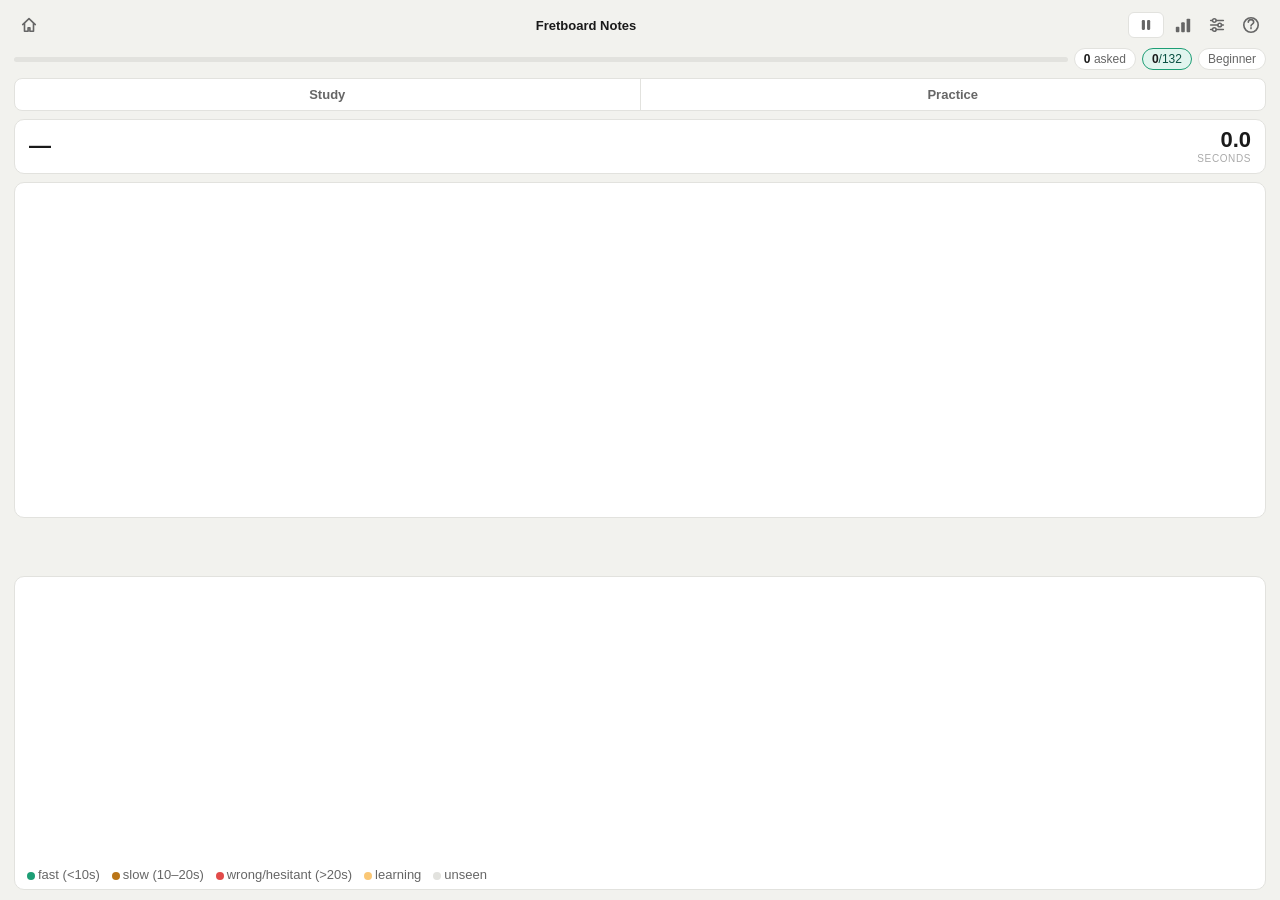
==== index.html @ e5cab4c9 "Add Beat & Timing module" ====
<!DOCTYPE html>
<!--
  FretNerd
  Copyright (c) 2026 Scott Farris / Tilted Iron
  Proprietary and confidential. Unauthorized use prohibited.
-->
<html lang="en">
<head>
  <meta charset="UTF-8">
  <meta name="viewport" content="width=device-width, initial-scale=1.0, viewport-fit=cover">
  <meta http-equiv="Content-Security-Policy" content="default-src 'self'; script-src 'self' 'unsafe-inline'; style-src 'self' 'unsafe-inline' https://fonts.googleapis.com; font-src https://fonts.gstatic.com; img-src 'self' data:;">
  <link rel="preconnect" href="https://fonts.googleapis.com">
  <link rel="preconnect" href="https://fonts.gstatic.com" crossorigin>
  <link href="https://fonts.googleapis.com/css2?family=Barlow+Condensed:wght@600;700;800&display=swap" rel="stylesheet">
  <title>FretNerd</title>
<link rel="stylesheet" href="css/app.css">
</head>
<body>

<!-- ═══════════════════════════════════════════════
     HOME SCREEN
═══════════════════════════════════════════════ -->
<div id="home-screen">
  <div class="home-title"><span class="fret-word">Fret</span><span class="nerd-word">Nerd</span></div>
  <div class="home-tagline">Nerd out. Play better.</div>

  <!-- instrument toggle -->
  <div class="inst-toggle" style="margin-bottom:20px;">
    <button id="inst-guitar" class="inst-btn active" onclick="selectInstrument('guitar')">🎸 Guitar</button>
    <button id="inst-bass"   class="inst-btn"        onclick="selectInstrument('bass')">🎵 Bass</button>
  </div>

  <div class="module-grid">

    <button class="module-card available" onclick="launchModule('fundamentals')">
      <div class="module-icon">01</div>
      <div class="module-info">
        <div class="module-name">Music Fundamentals</div>
        <div class="module-desc">Notes, sharps, flats, keys, and the circle of fifths. Start here if you're new to theory.</div>
      </div>
      <div class="module-badge badge-demo">Early Demo</div>
    </button>

    <button class="module-card available" onclick="launchModule('notes')">
      <div class="module-icon">02</div>
      <div class="module-info">
        <div class="module-name">Fretboard Notes</div>
        <div class="module-desc">Master every note on every string. No excuses.</div>
      </div>
      <div class="module-badge badge-available">Available</div>
    </button>

    <button class="module-card available" onclick="launchModule('chords')">
      <div class="module-icon">03</div>
      <div class="module-info">
        <div class="module-name">Chord Construction</div>
        <div class="module-desc">Decode the theory behind every chord. Know what you're playing and why.</div>
      </div>
      <div class="module-badge badge-demo">Early Demo</div>
    </button>

    <button class="module-card available" onclick="launchModule('triads')">
      <div class="module-icon">04</div>
      <div class="module-info">
        <div class="module-name">Triad Positions</div>
        <div class="module-desc">Find triads everywhere on the neck. Unlock serious fretboard vision.</div>
      </div>
      <div class="module-badge badge-demo">Early Demo</div>
    </button>

    <div class="module-card coming-soon">
      <div class="module-icon">05</div>
      <div class="module-info">
        <div class="module-name">Scale Patterns</div>
        <div class="module-desc">CAGED, pentatonic, modes — own every pattern on every position.</div>
      </div>
      <div class="module-badge badge-soon">Coming soon</div>
    </div>

    <button class="module-card available" onclick="launchModule('beat')">
      <div class="module-icon">06</div>
      <div class="module-info">
        <div class="module-name">Beat &amp; Timing</div>
        <div class="module-desc">Feel the beat, subdivide it, read it, then strum it. Own your timing.</div>
      </div>
      <div class="module-badge badge-demo">Early Demo</div>
    </button>

  </div>

  <div class="home-footer">
    <a href="https://www.fretnerd.com" class="home-footer-logo" style="text-decoration:none;">Fret<span>Nerd</span></a>
    <span class="home-footer-copy">© 2026 Tilted Iron LLC</span>
  </div>
</div>

<!-- ═══════════════════════════════════════════════
     MAIN APP
═══════════════════════════════════════════════ -->
<div id="app">
  <!-- topbar -->
  <div id="topbar">
    <button id="topbar-home" class="icon-btn" onclick="showHome()" aria-label="Home">
      <svg width="18" height="18" viewBox="0 0 20 20" fill="none" stroke="currentColor" stroke-width="1.8" stroke-linecap="round" stroke-linejoin="round"><path d="M3 9.5L10 3l7 6.5"/><path d="M5 8.5V17h4v-4h2v4h4V8.5"/></svg>
    </button>
    <div id="topbar-module-name">Fretboard Notes</div>
    <div id="topbar-right">
      <button id="pause-btn" onclick="togglePause()" aria-label="Pause">
        <svg width="14" height="14" viewBox="0 0 20 20" fill="currentColor"><rect x="4" y="3" width="4.5" height="14" rx="1.5"/><rect x="11.5" y="3" width="4.5" height="14" rx="1.5"/></svg>
      </button>

      <button class="icon-btn" id="topbar-overflow-btn" onclick="toggleTopbarMenu()" aria-label="More" aria-haspopup="true" aria-expanded="false">
        <svg width="18" height="18" viewBox="0 0 20 20" fill="currentColor"><circle cx="10" cy="4" r="1.6"/><circle cx="10" cy="10" r="1.6"/><circle cx="10" cy="16" r="1.6"/></svg>
      </button>

      <div id="topbar-menu" class="topbar-menu">
        <button class="topbar-menu-item" onclick="showStats(); closeTopbarMenu();">
          <svg width="16" height="16" viewBox="0 0 20 20" fill="currentColor"><rect x="2" y="12" width="4" height="6" rx="1"/><rect x="8" y="7" width="4" height="11" rx="1"/><rect x="14" y="3" width="4" height="15" rx="1"/></svg>
          Stats
        </button>
        <button class="topbar-menu-item" onclick="showSettings(); closeTopbarMenu();">
          <svg width="16" height="16" viewBox="0 0 20 20" fill="none" stroke="currentColor" stroke-width="1.8" stroke-linecap="round"><line x1="3" y1="5" x2="17" y2="5"/><line x1="3" y1="10" x2="17" y2="10"/><line x1="3" y1="15" x2="17" y2="15"/><circle cx="7" cy="5" r="2" fill="var(--surface)"/><circle cx="13" cy="10" r="2" fill="var(--surface)"/><circle cx="7" cy="15" r="2" fill="var(--surface)"/></svg>
          Settings
        </button>
        <button class="topbar-menu-item" onclick="showTour(); closeTopbarMenu();">
          <svg width="16" height="16" viewBox="0 0 20 20" fill="none" stroke="currentColor" stroke-width="1.8" stroke-linecap="round" stroke-linejoin="round"><circle cx="10" cy="10" r="8"/><path d="M10 14v-1"/><path d="M10 11c0-2 3-2 3-4a3 3 0 1 0-6 0"/></svg>
          Help
        </button>
      </div>

      <button class="icon-btn topbar-wide-only" onclick="showStats()" aria-label="Stats">
        <svg width="18" height="18" viewBox="0 0 20 20" fill="currentColor"><rect x="2" y="12" width="4" height="6" rx="1"/><rect x="8" y="7" width="4" height="11" rx="1"/><rect x="14" y="3" width="4" height="15" rx="1"/></svg>
      </button>
      <button class="icon-btn topbar-wide-only" onclick="showSettings()" aria-label="Settings">
        <svg width="18" height="18" viewBox="0 0 20 20" fill="none" stroke="currentColor" stroke-width="1.8" stroke-linecap="round"><line x1="3" y1="5" x2="17" y2="5"/><line x1="3" y1="10" x2="17" y2="10"/><line x1="3" y1="15" x2="17" y2="15"/><circle cx="7" cy="5" r="2" fill="var(--surface)"/><circle cx="13" cy="10" r="2" fill="var(--surface)"/><circle cx="7" cy="15" r="2" fill="var(--surface)"/></svg>
      </button>
      <button class="icon-btn topbar-wide-only" onclick="showTour()" aria-label="Help">
        <svg width="18" height="18" viewBox="0 0 20 20" fill="none" stroke="currentColor" stroke-width="1.8" stroke-linecap="round" stroke-linejoin="round"><circle cx="10" cy="10" r="8"/><path d="M10 14v-1"/><path d="M10 11c0-2 3-2 3-4a3 3 0 1 0-6 0"/></svg>
      </button>
      <button class="icon-btn" id="triads-filter-btn" style="display:none;" onclick="triadsShowPracticeSettings()" aria-label="Practice filters">
        <svg width="18" height="18" viewBox="0 0 20 20" fill="none" stroke="currentColor" stroke-width="1.8" stroke-linecap="round"><line x1="3" y1="5" x2="17" y2="5"/><line x1="3" y1="10" x2="17" y2="10"/><line x1="3" y1="15" x2="17" y2="15"/><circle cx="7" cy="5" r="2" fill="var(--surface)"/><circle cx="13" cy="10" r="2" fill="var(--surface)"/><circle cx="7" cy="15" r="2" fill="var(--surface)"/></svg>
      </button>
      <button class="icon-btn" id="triads-help-btn" style="display:none;" onclick="showTriadsHelp()" aria-label="About Triad Positions">
        <svg width="18" height="18" viewBox="0 0 20 20" fill="none" stroke="currentColor" stroke-width="1.8" stroke-linecap="round" stroke-linejoin="round"><circle cx="10" cy="10" r="8"/><path d="M10 14v-1"/><path d="M10 11c0-2 3-2 3-4a3 3 0 1 0-6 0"/></svg>
      </button>
    </div>
  </div>

  <!-- stats pills row -->
  <div id="stats-row">
    <div id="prog-bg"><div id="prog-fill"></div></div>
    <div class="pill"><b id="s-asked">0</b> asked</div>
    <div id="stats-practice-pills">
      <span class="stats-divider"></span>
      <div class="pill"><b id="s-acc">—</b> acc</div>
      <div class="pill"><b id="s-streak">0</b> streak</div>
    </div>
    <div class="pill" id="mastered-pill"><b id="s-mastered">0</b>/126</div>
    <div class="pill" id="exp-pill">Beginner</div>
  </div>

  <!-- mode tabs: Study | Practice (hidden while Music Fundamentals is active) -->
  <div id="mode-tabs">
    <button class="mode-tab" id="tab-study"    onclick="switchTab('study')">Study</button>
    <button class="mode-tab" id="tab-practice" onclick="switchTab('practice')">Practice</button>
  </div>

  <!-- stage progress bar (shown only for Music Fundamentals, replaces mode-tabs) -->
  <div id="stage-bar" style="display:none;"></div>

  <!-- Triads practice stats strip (shown only during triads practice) -->
  <div id="triads-stats" style="display:none;padding:5px 16px;border-bottom:1px solid var(--border);background:var(--surface);flex-shrink:0;"></div>

  <!-- Music Fundamentals content (shown when that module is active) -->
  <div id="fundamentals-content" style="display:none;flex:1;flex-direction:column;gap:var(--gap);min-height:0;overflow-y:auto;">
  </div>

  <!-- study content (shown when Study tab active) -->
  <div id="study-content" style="display:none;flex:1;flex-direction:column;gap:var(--gap);min-height:0;">
    <div id="study-fb-outer" style="flex-shrink:0;">
      <canvas id="study-canvas"></canvas>
    </div>
    <div id="study-legend" style="flex-shrink:0;display:flex;align-items:center;gap:16px;flex-wrap:wrap;font-size:12px;color:var(--text2);background:var(--surface);border:1px solid var(--border);border-radius:8px;padding:8px 12px;"></div>
    <button id="study-start-btn" onclick="switchTab('practice');startPracticeSession();"
      style="flex-shrink:0;padding:12px;font-size:15px;font-weight:700;background:var(--teal);color:#fff;border:none;border-radius:var(--radius);cursor:pointer;font-family:var(--font);-webkit-appearance:none;-webkit-tap-highlight-color:transparent;">
      Start Practice →
    </button>
  </div>

  <!-- practice content (shown when Practice tab active) -->
  <div id="practice-content" style="display:flex;flex:1;flex-direction:column;gap:var(--gap);min-height:0;">
    <div id="prompt-row">
      <div id="prompt-left">
        <div id="prompt-text">—</div>
        <div id="prompt-sub"></div>
      </div>
      <div class="badge" id="diff-badge"></div>
      <div id="timer-display">
        <div id="timer-val">0.0</div>
        <div id="timer-lbl">seconds</div>
      </div>
    </div>
    <div id="fb-outer">
      <canvas id="fb-canvas"></canvas>
      <div id="pause-cover">
        <div style="font-size:18px;font-weight:600;color:var(--text3);">Paused</div>
        <button onclick="togglePause()" style="margin-top:8px;padding:10px 24px;font-size:14px;font-weight:600;background:var(--teal);color:#fff;border:none;border-radius:8px;cursor:pointer;font-family:var(--font);display:flex;align-items:center;gap:8px;">
        <svg width="14" height="14" viewBox="0 0 20 20" fill="currentColor"><path d="M5 3.5l12 6.5-12 6.5z"/></svg>
        Resume
      </button>
      </div>
    </div>
    <div id="answer-row"></div>
    <div id="bottom-row"><div id="feedback"></div></div>
    <div id="hm-wrap">
      <canvas id="hm-canvas" height="68"></canvas>
      <div id="speed-legend">
        <span><span class="sl-dot" style="background:var(--teal)"></span><span id="leg-fast">fast</span></span>
        <span><span class="sl-dot" style="background:#BA7517"></span><span id="leg-slow">slow</span></span>
        <span><span class="sl-dot" style="background:var(--red)"></span><span id="leg-hesitant">wrong/hesitant</span></span>
        <span><span class="sl-dot" style="background:#FAC775"></span>learning</span>
        <span><span class="sl-dot" style="background:var(--border)"></span>unseen</span>
      </div>
    </div>
  </div>
</div>

<!-- ═══════════════════════════════════════════════
     FIRST-LAUNCH TOUR
═══════════════════════════════════════════════ -->
<div id="tour-overlay">
  <div class="tour-panel">
    <div class="tour-icon" id="tour-icon">🤓</div>
    <div class="tour-title" id="tour-title">Welcome to Fretboard Notes</div>
    <div class="tour-body" id="tour-body"></div>
    <div class="tour-dots" id="tour-dots"></div>
    <div class="tour-btns">
      <button class="tour-skip" id="tour-skip-btn" onclick="endTour()">Skip</button>
      <button class="tour-next" id="tour-next-btn" onclick="tourNext()">Next →</button>
    </div>
  </div>
</div>

<!-- ═══════════════════════════════════════════════
     COUNTDOWN
═══════════════════════════════════════════════ -->
<div id="countdown-overlay">
  <div id="countdown-num">3</div>
  <div id="countdown-label">get ready</div>
</div>

<!-- ═══════════════════════════════════════════════
     SETTINGS OVERLAY
═══════════════════════════════════════════════ -->
<div class="overlay" id="settings-overlay">
  <div class="panel">
    <div class="panel-hdr">
      <div class="panel-title">Settings</div>
      <button class="close-btn" onclick="cancelSettings();">×</button>
    </div>

    <div id="practice-filters">
      <div class="sec-lbl">Strings</div>
      <div class="grid3" id="string-btns" style="margin-bottom:1rem;"></div>

      <div class="sec-lbl">Fret range &nbsp;<span id="fret-range-lbl" style="font-weight:700;text-transform:none;letter-spacing:0;color:var(--text);"></span></div>
      <div style="display:flex;align-items:center;gap:10px;margin-bottom:8px;">
        <span style="font-size:12px;color:var(--text3);min-width:28px;">from</span>
        <input type="range" id="fret-min-sl" min="0" max="21" value="0" step="1" style="flex:1;" oninput="onFretMin(this)">
        <span style="font-size:12px;font-weight:600;min-width:20px;text-align:right;color:var(--text);" id="fret-min-num">0</span>
      </div>
      <div style="display:flex;align-items:center;gap:10px;margin-bottom:1rem;">
        <span style="font-size:12px;color:var(--text3);min-width:28px;">to</span>
        <input type="range" id="fret-max-sl" min="0" max="21" value="21" step="1" style="flex:1;" oninput="onFretMax(this)">
        <span style="font-size:12px;font-weight:600;min-width:20px;text-align:right;color:var(--text);" id="fret-max-num">20</span>
      </div>
    </div>

    <div class="sec-lbl">Accidentals</div>
    <div class="grid3" id="acc-btns" style="margin-bottom:1rem;"></div>

    <div class="sec-lbl" id="exp-lbl">Experience level</div>
    <div class="exp-card" id="mc-beginner"     onclick="selectExp('beginner')">
      <div class="exp-card-title">Beginner</div>
      <div class="exp-card-desc">Confident &lt;10s · Slow 10–20s · 3 to master</div>
    </div>
    <div class="exp-card" id="mc-intermediate" onclick="selectExp('intermediate')">
      <div class="exp-card-title">Intermediate</div>
      <div class="exp-card-desc">Confident &lt;5s · Slow 5–12s · 4 to master</div>
    </div>
    <div class="exp-card" id="mc-expert"       onclick="selectExp('expert')">
      <div class="exp-card-title">Expert</div>
      <div class="exp-card-desc">Confident &lt;3s · Slow 3–6s · 5 to master</div>
    </div>

    <div class="panel-actions action-row">
      <button class="action-btn" onclick="cancelSettings();">Cancel</button>
      <button class="action-btn primary" id="settings-start-btn" onclick="applySettings()">Save</button>
    </div>
  </div>
</div>

<!-- start-bar removed — Start button is now inside panel footer -->

<!-- ═══════════════════════════════════════════════
     STATS OVERLAY
═══════════════════════════════════════════════ -->
<div class="overlay" id="stats-overlay">
  <div class="panel" style="max-width:640px;">
    <div class="panel-hdr">
      <div class="panel-title" id="stats-title">Stats</div>
      <button class="close-btn" onclick="hideStats()">×</button>
    </div>
    <div class="sp-stats">
      <div class="sp-stat"><div class="sp-stat-val" id="sv-asked">0</div><div class="sp-stat-lbl">asked</div></div>
      <div class="sp-stat"><div class="sp-stat-val" id="sv-acc">—</div><div class="sp-stat-lbl">accuracy</div></div>
      <div class="sp-stat"><div class="sp-stat-val" id="sv-mastered">0</div><div class="sp-stat-lbl">mastered</div></div>
      <div class="sp-stat"><div class="sp-stat-val" id="sv-avg">—</div><div class="sp-stat-lbl">avg time</div></div>
    </div>
    <div class="sec-lbl">Knowledge map</div>
    <canvas id="hm2-canvas" style="display:block;width:100%;border-radius:6px;" height="90"></canvas>
    <div class="legend">
      <span><span class="ldot" style="background:var(--teal);"></span>mastered</span>
      <span><span class="ldot" style="background:#FAC775;"></span>learning</span>
      <span><span class="ldot" style="background:#BA7517;"></span>slow</span>
      <span><span class="ldot" style="background:var(--red);"></span>struggling</span>
      <span><span class="ldot" style="background:var(--border);"></span>unseen</span>
    </div>
    <div style="margin-top:1.25rem;"><div class="sec-lbl">Needs most work</div><div id="weak-list"></div></div>
    <div style="margin-top:1.25rem;"><div class="sec-lbl">By string</div><div id="string-bars"></div></div>
    <div style="margin-top:1.25rem;"><div class="sec-lbl">Fret zones</div><div id="zone-table"></div></div>
    <div class="action-row">
      <button class="action-btn" onclick="hideStats();showSettings();">settings</button>
      <button class="action-btn" onclick="hideStats()">back</button>
      <button class="action-btn danger" onclick="resetProgress()">reset</button>
    </div>
  </div>
</div>

<!-- ═══════════════════════════════════════════════
     COMPLETION OVERLAY
═══════════════════════════════════════════════ -->
<div class="overlay" id="complete-overlay">
  <div class="panel" id="complete-panel">
    <div style="font-size:48px;margin-bottom:0.5rem;">🤓</div>
    <div style="font-size:22px;font-weight:700;margin-bottom:0.4rem;color:var(--text);" id="complete-title">Done!</div>
    <div style="font-size:14px;color:var(--text2);margin-bottom:1.5rem;" id="complete-sub"></div>
    <div class="sp-stats" style="grid-template-columns:repeat(3,1fr);">
      <div class="sp-stat"><div class="sp-stat-val" id="co-asked">—</div><div class="sp-stat-lbl">asked</div></div>
      <div class="sp-stat"><div class="sp-stat-val" id="co-acc">—</div><div class="sp-stat-lbl">accuracy</div></div>
      <div class="sp-stat"><div class="sp-stat-val" id="co-avg">—</div><div class="sp-stat-lbl">avg time</div></div>
    </div>
    <div id="complete-actions"></div>
  </div>
</div>

<script src="js/core-app.js"></script>
<script src="js/fundamentals-data.js"></script>
<script src="js/fundamentals-engine.js"></script>
<script src="js/fundamentals-shell.js"></script>
<script src="js/fundamentals-stage1.js"></script>
<script src="js/fundamentals-stage2.js"></script>
<script src="js/fundamentals-stage3.js"></script>
<script src="js/fundamentals-stage4.js"></script>
<script src="js/fundamentals-stage5.js"></script>
<script src="js/fundamentals-stage6.js"></script>
<script src="js/chords-data.js"></script>
<script src="js/chords-engine.js"></script>
<script src="js/chords-shell.js"></script>
<script src="js/chords-stage1.js"></script>
<script src="js/chords-stage2.js"></script>
<script src="js/chords-stage3.js"></script>
<script src="js/chords-stage4.js"></script>
<script src="js/chords-stage5.js"></script>
<script src="js/chords-stage6.js"></script>
<script src="js/triads-data.js"></script>
<script src="js/triads-shell.js"></script>
<script src="js/triads-engine.js"></script>
<script src="js/beat-data.js"></script>
<script src="js/beat-clock.js"></script>
<script src="js/beat-visuals.js"></script>
<script src="js/beat-engine.js"></script>
<script src="js/beat-stage1.js"></script>
<script src="js/beat-stage2.js"></script>
<script src="js/beat-stage3.js"></script>
<script src="js/beat-stage4.js"></script>
<script src="js/beat-shell.js"></script>

<!-- Beat & Timing first-launch tour (forked from the main tour-overlay,
     isolated ids so it never conflicts with Fretboard Notes' tour) -->
<div id="beat-tour-overlay">
  <div class="tour-panel">
    <div class="tour-icon" id="beat-tour-icon">🥁</div>
    <div class="tour-title" id="beat-tour-title">Welcome to Beat &amp; Timing</div>
    <div class="tour-body" id="beat-tour-body"></div>
    <div class="tour-dots" id="beat-tour-dots"></div>
    <div class="tour-btns">
      <button class="tour-skip" id="beat-tour-skip-btn" onclick="endBeatTour()">Skip</button>
      <button class="tour-next" id="beat-tour-next-btn" onclick="beatTourNext()">Next →</button>
    </div>
  </div>
</div>

<!-- Triads help overlay -->
<div id="triads-help-overlay" onclick="if(event.target===this)closeTriadsHelp()" style="display:none;position:fixed;inset:0;z-index:200;background:rgba(0,0,0,0.6);align-items:center;justify-content:center;padding:16px;">
  <div style="background:var(--surface);border-radius:16px;max-width:380px;width:100%;max-height:84vh;display:flex;flex-direction:column;overflow:hidden;">
    <div style="display:flex;justify-content:space-between;align-items:center;padding:18px 18px 12px;flex-shrink:0;">
      <div style="font-size:17px;font-weight:800;color:var(--text);">Triad Positions</div>
      <button class="icon-btn" onclick="closeTriadsHelp()" aria-label="Close">
        <svg width="16" height="16" viewBox="0 0 16 16" fill="none" stroke="currentColor" stroke-width="2" stroke-linecap="round"><line x1="2" y1="2" x2="14" y2="14"/><line x1="14" y1="2" x2="2" y2="14"/></svg>
      </button>
    </div>
    <div id="triads-help-content" style="overflow-y:auto;padding:0 18px;flex:1;display:flex;flex-direction:column;gap:14px;"></div>
    <div style="padding:14px 18px;flex-shrink:0;">
      <button class="fund-cta-btn" style="margin:0;" onclick="closeTriadsHelp()">Got it &#x2192;</button>
    </div>
  </div>
</div>
</body>
</html>
---- css/app.css ----
/************************************************************
 * FretNerd
 * Copyright (c) 2026 Scott Farris / Tilted Iron
 * Proprietary and confidential. Unauthorized use prohibited.
 ************************************************************/

    /* ═══════════════════════════════════════════════
       RESET & TOKENS
    ═══════════════════════════════════════════════ */
    *, *::before, *::after { box-sizing: border-box; margin: 0; padding: 0; }
    :root {
      --bg:       #f2f2ee;
      --surface:  #ffffff;
      --border:   #e2e2de;
      --text:     #1a1a1a;
      --text2:    #666666;
      --text3:    #aaaaaa;
      --teal:     #1D9E75;
      --teal-dk:  #0F6E56;
      --teal-lt:  #E1F5EE;
      --teal-txt: #085041;
      --red:      #E24B4A;
      --red-lt:   #FCEBEB;
      --red-txt:  #791F1F;
      --amber-lt: #FAEEDA;
      --amber-txt:#633806;
      --purple-lt:#EEEDFE;
      --purple-txt:#3C3489;
      --blue-lt:  #E6F1FB;
      --blue-txt: #0C447C;
      --copper:   #C87941;
      --silver:   #8A9BA8;
      --radius:   10px;
      --gap:      8px;
      --pad:      10px 14px;
      --font:     -apple-system, BlinkMacSystemFont, 'Segoe UI', sans-serif;
    }
    @media (prefers-color-scheme: dark) {
      :root {
        --bg:       #181818;
        --surface:  #232323;
        --border:   #333333;
        --text:     #f0f0f0;
        --text2:    #999999;
        --text3:    #555555;
        --teal-lt:  #0a2e22;
        --teal-txt: #9FE1CB;
        --red-lt:   #2e1111;
        --red-txt:  #F09595;
        --amber-lt: #271900;
        --amber-txt:#FAC775;
        --purple-lt:#1a1840;
        --purple-txt:#AFA9EC;
        --blue-lt:  #0c1e30;
        --blue-txt: #85B7EB;
      }
    }
    html, body { height: 100%; width: 100%; font-family: var(--font); background: var(--bg); color: var(--text); }

    /* ═══════════════════════════════════════════════
       APP SHELL
    ═══════════════════════════════════════════════ */
    #app { display: flex; flex-direction: column; width: 100%; height: 100%; padding: var(--pad); gap: var(--gap); position: relative; }

    /* ═══════════════════════════════════════════════
       COMMON COMPONENTS
    ═══════════════════════════════════════════════ */
    .pill {
      font-size: 12px; font-weight: 500; padding: 3px 9px;
      border-radius: 999px; background: var(--surface);
      border: 1px solid var(--border); color: var(--text2); white-space: nowrap;
    }
    .pill b { font-weight: 700; color: var(--text); }
    .txt-btn {
      font-size: 12px; background: none; border: none; cursor: pointer;
      color: var(--text3); text-decoration: underline; white-space: nowrap;
      -webkit-tap-highlight-color: transparent; font-family: var(--font);
    }
    .sec-lbl {
      font-size: 10px; text-transform: uppercase; letter-spacing: 0.07em;
      color: var(--text3); font-weight: 600; margin-bottom: 8px;
    }
    /* toggle button */
    .tog-btn {
      padding: 9px 6px; font-size: 13px; font-weight: 600; border-radius: 8px;
      cursor: pointer; border: 1px solid var(--border); background: var(--surface);
      color: var(--text2); text-align: center; font-family: var(--font);
      -webkit-tap-highlight-color: transparent; -webkit-appearance: none; appearance: none;
    }
    .tog-btn.on { border-width: 2px; border-color: var(--teal-dk); background: var(--teal); color: #fff; }
    /* grid helpers */
    .grid2 { display: grid; grid-template-columns: repeat(2,1fr); gap: var(--gap); }
    .grid3 { display: grid; grid-template-columns: repeat(3,1fr); gap: var(--gap); }
    .grid4 { display: grid; grid-template-columns: repeat(4,1fr); gap: var(--gap); }
    /* mode segment */
    .seg { display: flex; border: 1px solid var(--border); border-radius: 8px; overflow: hidden; margin-bottom: 1.25rem; }
    .seg-btn {
      flex: 1; padding: 10px 8px; font-size: 13px; font-weight: 600;
      background: var(--surface); border: none; cursor: pointer; color: var(--text2);
      font-family: var(--font); -webkit-tap-highlight-color: transparent; -webkit-appearance: none;
    }
    .seg-btn.study-sel   { background: var(--amber-lt);  color: var(--amber-txt); }
    .seg-btn.practice-sel{ background: var(--purple-lt); color: var(--purple-txt); }
    .seg-btn + .seg-btn  { border-left: 1px solid var(--border); }
    /* experience cards */
    .exp-card {
      border: 2px solid var(--border); border-radius: var(--radius); padding: 12px 14px;
      cursor: pointer; margin-bottom: 8px; background: var(--surface);
      -webkit-tap-highlight-color: transparent;
    }
    .exp-card:last-of-type { margin-bottom: 0; }
    .exp-card.selected { border-color: var(--teal); background: var(--teal-lt); }
    .exp-card-title { font-size: 14px; font-weight: 600; color: var(--text); }
    .exp-card-desc  { font-size: 11px; color: var(--text2); margin-top: 2px; }
    /* action buttons */
    .action-row { display: flex; gap: var(--gap); margin-top: 1.25rem; }
    .action-btn {
      flex: 1; padding: 11px; font-size: 13px; font-weight: 500;
      background: var(--surface); border: 1px solid var(--border); border-radius: 8px;
      cursor: pointer; color: var(--text); font-family: var(--font);
      -webkit-tap-highlight-color: transparent; -webkit-appearance: none;
    }
    .action-btn.primary { background: var(--teal); color: #fff; border-color: var(--teal); font-size: 14px; font-weight: 700; flex: 2; }
    .action-btn.danger  { color: var(--red); }
    /* stats grid */
    .sp-stats { display: grid; grid-template-columns: repeat(4,1fr); gap: var(--gap); margin-bottom: 1.25rem; }
    .sp-stat { background: var(--bg); border-radius: 8px; padding: 10px 12px; }
    .sp-stat-val { font-size: 20px; font-weight: 600; color: var(--text); }
    .sp-stat-lbl { font-size: 10px; text-transform: uppercase; letter-spacing: 0.07em; color: var(--text3); margin-top: 2px; }
    /* legend */
    .legend { display: flex; gap: 14px; margin-top: 8px; flex-wrap: wrap; }
    .ldot { width: 10px; height: 10px; border-radius: 2px; display: inline-block; margin-right: 4px; vertical-align: middle; }
    .legend span { font-size: 12px; color: var(--text2); }
    /* weak items */
    .weak-item { display: flex; justify-content: space-between; padding: 7px 0; border-bottom: 1px solid var(--border); font-size: 13px; color: var(--text); }
    .weak-item:last-child { border-bottom: none; }
    /* summary table */
    .sum-table { width: 100%; border-collapse: collapse; font-size: 13px; margin-bottom: 1rem; }
    .sum-table th { text-align: left; font-size: 10px; text-transform: uppercase; letter-spacing: 0.06em; color: var(--text3); font-weight: 600; padding: 3px 6px 6px 0; border-bottom: 1px solid var(--border); }
    .sum-table th:not(:first-child) { text-align: right; }
    .sum-table td { padding: 6px 6px 6px 0; border-bottom: 1px solid var(--border); color: var(--text); }
    .sum-table td:not(:first-child) { text-align: right; }
    .sum-table tr:last-child td { border-bottom: none; }

    /* ═══════════════════════════════════════════════
       TOPBAR
    ═══════════════════════════════════════════════ */
    #topbar {
      display: grid;
      grid-template-columns: auto 1fr auto;
      align-items: center;
      gap: 8px;
      flex-shrink: 0;
    }
    #topbar-home {
      font-size: 18px; background: none; border: none; cursor: pointer;
      color: var(--text2); padding: 4px 6px; flex-shrink: 0;
      -webkit-tap-highlight-color: transparent; line-height: 1;
    }
    #topbar-module-name {
      font-size: 13px; font-weight: 700; color: var(--text);
      text-align: center; white-space: nowrap; overflow: hidden;
      min-width: 0; text-overflow: ellipsis;
    }
    #topbar-right {
      display: flex; align-items: center; gap: 4px; justify-content: flex-end;
    }

    #topbar-overflow-btn,
    .topbar-menu { display: none; }

    #app.simple-module #topbar-overflow-btn,
    #app.simple-module .topbar-wide-only { display: none; }

    .topbar-menu {
      position: absolute;
      top: 44px;
      right: 8px;
      z-index: 50;
      background: var(--surface);
      border: 1px solid var(--border);
      border-radius: var(--radius);
      padding: 4px;
      min-width: 140px;
      box-shadow: 0 4px 16px rgba(0,0,0,0.25);
    }
    .topbar-menu.open { display: flex; flex-direction: column; }

    .topbar-menu-item {
      display: flex; align-items: center; gap: 8px;
      padding: 9px 10px; font-size: 13px; font-weight: 600;
      background: none; border: none; border-radius: 6px;
      color: var(--text2); text-align: left; cursor: pointer;
      font-family: var(--font); -webkit-tap-highlight-color: transparent;
    }
    .topbar-menu-item:hover, .topbar-menu-item:active {
      background: var(--border); color: var(--text);
    }

    @media (max-width: 500px) {
      #topbar-right .topbar-wide-only { display: none; }
      #topbar-overflow-btn { display: flex; }
    }
    /* ═══════════════════════════════════════════════
       SVG ICON BUTTONS
    ═══════════════════════════════════════════════ */
    .icon-btn {
      background: none; border: none; cursor: pointer; padding: 6px;
      color: var(--text2); display: flex; align-items: center; justify-content: center;
      border-radius: 6px; -webkit-tap-highlight-color: transparent;
      -webkit-appearance: none; flex-shrink: 0;
      transition: color 0.15s, background 0.15s;
    }
    .icon-btn:hover  { background: var(--border); color: var(--text); }
    .icon-btn:active { background: var(--border); color: var(--text); }
    .icon-btn svg { display: block; }
    #pause-btn {
      display: flex; align-items: center; gap: 5px;
      font-size: 12px; font-weight: 600; padding: 5px 10px;
      border-radius: 6px; border: 1px solid var(--border);
      background: var(--surface); cursor: pointer;
      color: var(--text2); font-family: var(--font);
      -webkit-tap-highlight-color: transparent; flex-shrink: 0;
    }
    #pause-btn svg { display: block; flex-shrink: 0; }

    /* stats pills row — shown below topbar on portrait phone, inline on wider screens */
    #stats-row {
      display: flex; align-items: center; gap: 6px;
      flex-shrink: 0; flex-wrap: nowrap; overflow: hidden;
    }
    #prog-bg { flex: 1; min-width: 40px; height: 5px; background: var(--border); border-radius: 3px; }
    #prog-fill { height: 5px; background: var(--teal); border-radius: 3px; width: 0%; transition: width 0.5s; }
    #mastered-pill { background: var(--teal-lt); border-color: var(--teal); color: var(--teal-txt); }
    #stats-practice-pills { display: none; align-items: center; gap: 6px; }
    #stats-practice-pills.show { display: flex; }
    .stats-divider { width: 1px; height: 14px; background: var(--border); flex-shrink: 0; }

    /* ═══════════════════════════════════════════════
       MODE TABS
    ═══════════════════════════════════════════════ */
    #mode-tabs {
      display: flex; flex-shrink: 0;
      background: var(--surface); border: 1px solid var(--border);
      border-radius: 8px; overflow: hidden;
    }
    .mode-tab {
      flex: 1; padding: 8px 12px; font-size: 13px; font-weight: 600;
      border: none; cursor: pointer; background: transparent;
      color: var(--text2); font-family: var(--font);
      -webkit-tap-highlight-color: transparent; -webkit-appearance: none;
      transition: background 0.15s, color 0.15s;
    }
    .mode-tab + .mode-tab { border-left: 1px solid var(--border); }
    .mode-tab.active-study    { background: var(--amber-lt);  color: var(--amber-txt); }
    .mode-tab.active-practice { background: var(--purple-lt); color: var(--purple-txt); }

    /* ═══════════════════════════════════════════════
       STAGE BAR (Music Fundamentals only)
    ═══════════════════════════════════════════════ */
    #stage-bar {
      display: flex; flex-shrink: 0;
      padding: 4px 0 2px;
    }
    .stage-dot-item {
      display: flex; flex-direction: column; align-items: center;
      flex: 1; cursor: pointer; position: relative;
      background: none; border: none; font-family: var(--font);
      -webkit-tap-highlight-color: transparent; -webkit-appearance: none;
    }
    .stage-dot-item::after {
      content: ''; position: absolute; top: 11px;
      left: calc(50% + 11px); right: calc(-50% + 11px);
      height: 1px; background: var(--border);
    }
    .stage-dot-item:last-child::after { display: none; }
    .stage-dot {
      width: 22px; height: 22px; border-radius: 50%;
      display: flex; align-items: center; justify-content: center;
      font-size: 11px; font-weight: 700; margin-bottom: 3px;
      position: relative; z-index: 1; transition: all 0.15s;
    }
    .stage-dot.done   { background: var(--teal); color: #fff; }
    .stage-dot.active { background: var(--surface); border: 2px solid var(--teal); color: var(--teal); }
    .stage-dot.locked { background: var(--surface); color: var(--text3); border: 1px solid var(--border); }
    .stage-label {
      font-size: 9px; font-weight: 600; text-transform: uppercase;
      letter-spacing: 0.04em; color: var(--text3); text-align: center;
    }
    .stage-dot-item.active .stage-label { color: var(--teal); }
    .stage-dot-item.done .stage-label   { color: var(--teal); opacity: 0.7; }

    /* ═══════════════════════════════════════════════
       MUSIC FUNDAMENTALS — STUDY CONTENT
    ═══════════════════════════════════════════════ */
    .fund-lesson-card {
      background: var(--surface); border: 1px solid var(--border);
      border-radius: var(--radius); padding: 14px;
    }
    .fund-eyebrow {
      font-size: 11px; font-weight: 700; text-transform: uppercase;
      letter-spacing: 0.06em; color: var(--teal); margin-bottom: 4px;
      display: flex; align-items: center;
    }
    .fund-title {
      font-size: 19px; font-weight: 700; color: var(--text);
      margin-bottom: 6px; line-height: 1.2;
    }
    .fund-body { font-size: 14px; color: var(--text2); line-height: 1.55; }
    .fund-body strong { color: var(--text); }

    .fund-string-diagram {
      background: var(--surface); border: 1px solid var(--border);
      border-radius: var(--radius); padding: 12px 10px;
    }
    .fund-string-label {
      font-size: 12px; font-weight: 600; text-transform: uppercase;
      letter-spacing: 0.05em; color: var(--text2); text-align: center; margin-bottom: 8px;
    }
    .fund-string-wrap { width: 100%; overflow-x: auto; -webkit-overflow-scrolling: touch; }
    .fund-string-wrap svg { min-width: 480px; }
    .fund-callout {
      background: var(--teal-lt); border: 1px solid var(--teal);
      border-radius: 8px; padding: 9px 11px; font-size: 13px; color: var(--text2);
    }
    .fund-callout strong { color: var(--teal-txt); }

    .fund-section-divider {
      display: flex; align-items: center; gap: 8px;
    }
    .fund-section-divider span {
      font-size: 12px; font-weight: 700; text-transform: uppercase;
      letter-spacing: 0.08em; color: var(--text2); white-space: nowrap;
    }
    .fund-section-divider::before, .fund-section-divider::after {
      content: ''; flex: 1; height: 1px; background: var(--border);
    }

    .fund-alpha-note {
      width: 36px; height: 36px; border-radius: 50%;
      display: flex; align-items: center; justify-content: center;
      font-size: 16px; font-weight: 700; background: var(--bg);
      border: 1px solid var(--border); color: var(--text); cursor: pointer;
      transition: all 0.15s; -webkit-tap-highlight-color: transparent;
    }
    .fund-alpha-note:hover { border-color: var(--teal); color: var(--teal); }
    .fund-alpha-note.active { background: var(--teal); color: #fff; border-color: var(--teal); }
    .fund-alpha-arrow { color: var(--text2); font-size: 14px; }
    .fund-alpha-repeat {
      font-size: 16px; font-weight: 600; color: var(--text);
      text-align: center; margin-top: 6px;
    }

    .fund-step-note {
      width: 38px; height: 38px; border-radius: 8px;
      display: flex; align-items: center; justify-content: center;
      font-size: 16px; font-weight: 700; background: var(--bg);
      border: 1px solid var(--border); color: var(--text); cursor: pointer;
      transition: all 0.15s; -webkit-tap-highlight-color: transparent;
    }
    .fund-step-note:hover { border-color: var(--teal); }
    .fund-step-note.active { background: var(--teal); color: #fff; border-color: var(--teal); }

    .fund-chrom-note {
      border-radius: 8px; cursor: pointer; transition: all 0.15s;
      -webkit-tap-highlight-color: transparent; font-weight: 700;
    }
    .fund-chrom-note.natural {
      width: 38px; height: 38px; display: flex; align-items: center; justify-content: center;
      background: var(--bg); border: 1px solid var(--border); color: var(--text); font-size: 15px;
    }
    .fund-chrom-note.acc {
      padding: 0 8px; height: 38px; display: flex; align-items: center; justify-content: center;
      background: transparent; border: 1px dashed var(--text3); color: var(--text2); font-size: 11px;
    }
    .fund-chrom-note:hover { border-color: var(--teal); color: var(--teal-txt); }
    .fund-chrom-note.hl-nat, .fund-chrom-note.hl-acc { background: var(--teal-lt); border-color: var(--teal); color: var(--teal-txt); }

    .fund-enharm-pill {
      padding: 6px 16px; border-radius: 24px; font-size: 20px; font-weight: 800;
      background: var(--bg); border: 1px solid var(--border); color: var(--text);
    }

    .fund-key-btn {
      padding: 6px 12px; border-radius: 16px; font-size: 13px; font-weight: 700;
      cursor: pointer; border: 1px solid var(--border); background: var(--bg);
      color: var(--text2); -webkit-tap-highlight-color: transparent; font-family: var(--font);
    }
    .fund-key-btn:hover { border-color: var(--text3); color: var(--text); }
    .fund-key-btn.active { background: var(--teal-lt); border-color: var(--teal); color: var(--teal-txt); }

    /* ═══════════════════════════════════════════════
       STAGE 4 — KEYS & KEY SIGNATURES
    ═══════════════════════════════════════════════ */
    .fund-subnav { display: flex; gap: 10px; margin-top: 6px; }
    .fund-subnav-btn {
      padding: 0 18px; border-radius: var(--radius); background: var(--bg);
      border: 1px solid var(--border); color: var(--text2); font-size: 14px; font-weight: 700;
      cursor: pointer; font-family: var(--font); -webkit-appearance: none;
    }
    .fund-subnav-btn:disabled { opacity: 0.3; cursor: default; }
    .fund-subnav-btn:not(:disabled):hover { border-color: var(--text3); color: var(--text); }

    .fund-formula-row { display: flex; gap: 5px; justify-content: center; margin: 10px 0; flex-wrap: wrap; }
    .fund-formula-step {
      width: 36px; height: 36px; border-radius: 8px; display: flex; align-items: center; justify-content: center;
      font-size: 14px; font-weight: 800; background: var(--bg); border: 1px solid var(--border);
    }
    .fund-formula-step.whole { color: var(--text2); }
    .fund-formula-step.half  { color: var(--teal-txt); border-color: var(--teal); background: var(--teal-lt); }

    .fund-scale-builder, .fq-construct-slots { display: flex; align-items: center; flex-wrap: wrap; gap: 4px; justify-content: center; margin: 12px 0; }
    .fund-scale-note {
      min-width: 36px; height: 36px; padding: 0 6px; border-radius: 8px; display: flex; align-items: center; justify-content: center;
      font-size: 15px; font-weight: 800; background: var(--bg); border: 1px solid var(--border); color: var(--text);
    }
    .fund-scale-note.root { background: var(--teal); color: #fff; border-color: var(--teal); }
    .fq-formula-connector { font-size: 10px; font-weight: 800; width: 16px; text-align: center; flex-shrink: 0; }
    .fq-formula-connector.half { color: var(--teal-txt); }
    .fq-formula-connector.whole { color: var(--text3); }

    .fund-signature-summary {
      margin-top: 12px; padding: 12px; border-radius: var(--radius); background: var(--bg);
      border: 1px solid var(--border); text-align: center;
    }
    .fund-sig-count { font-size: 24px; font-weight: 800; color: var(--teal-txt); }
    .fund-sig-label { font-size: 12px; font-weight: 700; text-transform: uppercase; letter-spacing: 0.06em; color: var(--text2); }
    .fund-sig-accidentals { margin-top: 4px; font-size: 14px; font-weight: 700; color: var(--text); }

    /* construction UI for "Build the scale" */
    .fq-construct-slot {
      width: 40px; height: 40px; border-radius: 8px; display: flex; align-items: center; justify-content: center;
      font-size: 15px; font-weight: 800; background: var(--bg); border: 2px dashed var(--border); color: var(--text2);
      position: relative; cursor: default;
    }
    .fq-construct-slot.root-slot { border-color: var(--teal); }
    .fq-construct-slot.filled { border-style: solid; color: var(--text); cursor: pointer; }
    .fq-construct-slot.filled.root-slot { background: var(--teal); color: #fff; border-color: var(--teal); }
    .fq-construct-slot.right { background: var(--teal-lt); border-color: var(--teal); color: var(--teal-txt); }
    .fq-construct-slot.wrong { background: var(--red-lt); border-color: var(--red); color: var(--red-txt); }
    .fq-construct-correction {
      position: absolute; bottom: -18px; left: 0; right: 0; text-align: center;
      font-size: 10px; font-weight: 700; color: var(--teal-txt);
    }
    .fq-construct-hint { text-align: center; font-size: 10px; color: var(--text3); margin: -4px 0 2px; }
    .fq-construct-pool { display: flex; gap: 6px; flex-wrap: wrap; justify-content: center; margin: 12px 0 4px; padding-top: 10px; border-top: 1px solid var(--border); }
    .fq-construct-pool-note {
      min-width: 40px; height: 40px; padding: 0 8px; border-radius: 8px; font-size: 14px; font-weight: 700;
      background: var(--bg); border: 1px solid var(--border); color: var(--text); cursor: pointer;
      font-family: var(--font); -webkit-appearance: none;
    }
    .fq-construct-pool-note:disabled { opacity: 0.25; cursor: default; }
    .fq-construct-actions { display: flex; gap: 10px; align-items: stretch; }
    .fq-undo-btn {
      padding: 0 16px; border-radius: var(--radius); background: var(--bg); border: 1px solid var(--border);
      color: var(--text2); font-size: 13px; font-weight: 700; cursor: pointer; font-family: var(--font);
      -webkit-appearance: none;
    }
    .fq-undo-btn:disabled { opacity: 0.3; cursor: default; }

    /* read-the-signature tap UI */
    .fund-readsig-note {
      min-width: 42px; height: 42px; padding: 0 8px; border-radius: 8px; font-size: 15px; font-weight: 800;
      background: var(--bg); border: 1px solid var(--border); color: var(--text); cursor: pointer;
      font-family: var(--font); -webkit-appearance: none;
    }
    .fund-readsig-note.selected { border-color: var(--teal); background: var(--teal-lt); color: var(--teal-txt); }
    .fund-readsig-note.correct-tap { border-color: var(--teal); background: var(--teal-lt); color: var(--teal-txt); }
    .fund-readsig-note.wrong-tap { border-color: var(--red); background: var(--red-lt); color: var(--red-txt); }

    /* list/circle signature tabs + table */
    .fund-sig-tab-row { display: flex; gap: 8px; margin: 4px 0 12px; }
    .fund-sig-tab-btn {
      flex: 1; padding: 9px; border-radius: var(--radius); background: var(--bg); border: 1px solid var(--border);
      color: var(--text2); font-size: 13px; font-weight: 700; cursor: pointer; font-family: var(--font);
      -webkit-appearance: none;
    }
    .fund-sig-tab-btn.active { background: var(--teal); border-color: var(--teal); color: #fff; }

    .fund-sig-table-label { font-size: 13px; font-weight: 700; text-transform: uppercase; letter-spacing: 0.05em; margin-bottom: 8px; }
    .fund-sig-table-label.sharps { color: var(--text); }
    .fund-sig-table-label.flats { color: var(--teal-txt); }
    .fund-sig-table-row {
      display: grid; grid-template-columns: 18px 32px 18px 1fr; align-items: center; gap: 4px;
      padding: 5px 6px; border-radius: 7px; background: var(--bg); border: 1px solid var(--border); margin-bottom: 3px;
    }
    .fund-sig-table-pos { font-size: 11px; color: var(--text2); text-align: center; }
    .fund-sig-table-key { font-size: 13px; font-weight: 800; color: var(--text); }
    .fund-sig-table-count { font-size: 12px; font-weight: 700; color: var(--text2); text-align: center; }
    .fund-sig-table-accs { display: flex; gap: 3px; flex-wrap: wrap; }
    .fund-sig-table-acc { font-size: 11px; font-weight: 700; padding: 1px 3px; border-radius: 4px; }
    .fund-sig-table-acc.kept-acc-sharp, .fund-sig-table-acc.kept-acc-flat { color: var(--text2); }
    .fund-sig-table-acc.new-acc-sharp { color: var(--text); background: var(--border); }
    .fund-sig-table-acc.new-acc-flat { color: var(--teal-txt); background: var(--teal-lt); }
    .fund-sig-table-acc.none { color: var(--text2); }

    .fund-drill-progress { text-align: center; font-size: 12px; font-weight: 700; text-transform: uppercase; color: var(--text2); margin-bottom: 8px; }
    .fund-predict-question { text-align: center; font-size: 15px; font-weight: 700; color: var(--text); margin-bottom: 10px; }
    .fund-predict-options { display: grid; grid-template-columns: 1fr 1fr; gap: 8px; margin-bottom: 8px; }
    .fund-predict-option {
      padding: 14px 8px; border-radius: 8px; background: var(--bg); border: 1px solid var(--border);
      color: var(--text); font-size: 15px; font-weight: 700; cursor: pointer; font-family: var(--font);
      -webkit-appearance: none;
    }
    .fund-predict-option.long-text { font-size: 12px; }
    .fund-predict-option:disabled { cursor: default; }
    .fund-predict-option.correct-tap { background: var(--teal-lt); border-color: var(--teal); color: var(--teal-txt); }
    .fund-predict-option.wrong-tap { background: var(--red-lt); border-color: var(--red); color: var(--red-txt); }
    .fund-predict-feedback { text-align: center; font-size: 12px; min-height: 18px; }

    .fund-formula-compare-label {
      font-size: 13px; font-weight: 700; text-transform: uppercase; letter-spacing: 0.06em; color: var(--text2); text-align: center;
    }
    .fund-minor-major-link {
      margin-top: 12px; padding: 10px 12px; border-radius: var(--radius); background: var(--bg); border: 1px solid var(--border);
    }

    .fund-cta-btn {
      width: 100%; padding: 14px; border-radius: var(--radius);
      background: var(--teal); color: #fff; font-size: 16px; font-weight: 700;
      border: none; cursor: pointer; font-family: var(--font);
      -webkit-appearance: none; -webkit-tap-highlight-color: transparent;
    }
    .fund-cta-btn:hover { background: var(--teal-dk); }
    .fund-cta-btn:disabled {
      background: var(--border); color: var(--text3); cursor: default;
    }
    .fund-cta-btn:disabled:hover { background: var(--border); }

    /* ═══════════════════════════════════════════════
       MUSIC FUNDAMENTALS — PRACTICE QUIZ
    ═══════════════════════════════════════════════ */
    .fq-shell {
      background: var(--surface); border: 1px solid var(--border);
      border-radius: var(--radius); padding: 14px;
      display: flex; flex-direction: column; gap: 12px;
    }
    .fq-prompt-row { display: flex; justify-content: space-between; align-items: flex-start; gap: 10px; }
    .fq-question { font-size: 18px; font-weight: 700; color: var(--text); line-height: 1.25; }
    .fq-sub { font-size: 11px; color: var(--text2); margin-top: 2px; }
    .fq-badge-col { display: flex; flex-direction: column; align-items: flex-end; gap: 4px; flex-shrink: 0; }
    .fq-type-badge {
      font-size: 9px; font-weight: 700; text-transform: uppercase; letter-spacing: 0.05em;
      color: var(--text3); background: var(--bg); border: 1px solid var(--border);
      padding: 3px 8px; border-radius: 20px; white-space: nowrap;
    }
    .fq-streak { font-size: 10px; font-weight: 700; color: var(--teal); white-space: nowrap; }

    .fq-progress-row { display: flex; align-items: center; gap: 8px; }
    .fq-progress-label { font-size: 11px; font-weight: 600; text-transform: uppercase; color: var(--text2); white-space: nowrap; }
    .fq-progress-track { flex: 1; height: 5px; background: var(--border); border-radius: 3px; overflow: hidden; }
    .fq-progress-fill { height: 100%; background: var(--teal); transition: width 0.3s; }
    .fq-progress-count { font-size: 12px; color: var(--text2); white-space: nowrap; }

    .fq-answers { display: grid; grid-template-columns: 1fr 1fr; gap: 8px; }
    .fq-answer-btn {
      padding: 16px 8px; border-radius: 8px; background: var(--bg);
      border: 1px solid var(--border); color: var(--text); font-size: 15px; font-weight: 700;
      cursor: pointer; font-family: var(--font); -webkit-appearance: none;
      -webkit-tap-highlight-color: transparent; transition: all 0.12s;
    }
    .fq-answer-btn:disabled { cursor: default; }
    .fq-answer-btn.correct { background: var(--teal-lt); border-color: var(--teal); color: var(--teal-txt); }
    .fq-answer-btn.wrong   { background: var(--red-lt); border-color: var(--red); color: var(--red-txt); }

    .fq-feedback { min-height: 18px; font-size: 13px; text-align: center; }
    .fq-fb-correct { color: var(--teal-txt); font-weight: 600; }
    .fq-fb-slow    { color: var(--amber-txt); font-weight: 600; }
    .fq-fb-wrong   { color: var(--red-txt); }
    .fq-fb-wrong strong { color: var(--text); }
    .fq-fb-unlock  { margin-top: 6px; font-size: 10px; font-weight: 700; color: var(--amber-txt); }

    .fq-continue-btn {
      display: block; margin: 10px auto 0; padding: 10px 24px;
      border-radius: 8px; background: var(--bg); border: 1px solid var(--text3);
      color: var(--text); font-size: 13px; font-weight: 700; cursor: pointer;
      font-family: var(--font); -webkit-appearance: none;
    }
    .fq-continue-btn:hover { border-color: var(--teal); color: var(--teal-txt); }

    /* ═══════════════════════════════════════════════
       PROMPT ROW
    ═══════════════════════════════════════════════ */
    #prompt-row {
      display: flex; align-items: center; gap: 10px; flex-shrink: 0;
      background: var(--surface); border: 1px solid var(--border);
      border-radius: var(--radius); padding: 9px 14px;
    }
    #prompt-left { flex: 1; }
    #prompt-text { font-size: 22px; font-weight: 600; letter-spacing: -0.4px; color: var(--text); }
    #prompt-sub  { font-size: 14px; color: var(--text2); margin-top: 2px; }
    .badge { font-size: 11px; font-weight: 600; padding: 3px 10px; border-radius: 999px; white-space: nowrap; }
    #timer-display { display: flex; flex-direction: column; align-items: flex-end; flex-shrink: 0; min-width: 52px; }
    #timer-val { font-size: 22px; font-weight: 600; font-variant-numeric: tabular-nums; line-height: 1; color: var(--text); }
    #timer-val.slow     { color: #BA7517; }
    #timer-val.hesitant { color: var(--red); }
    #timer-val.paused   { color: var(--text3); }
    #timer-lbl { font-size: 10px; color: var(--text3); text-transform: uppercase; letter-spacing: 0.06em; margin-top: 2px; }

    /* ═══════════════════════════════════════════════
       FRETBOARD
    ═══════════════════════════════════════════════ */
    #fb-outer {
      display: flex; align-items: center; justify-content: center;
      background: var(--surface); border: 1px solid var(--border);
      border-radius: var(--radius); padding: 6px 4px;
      overflow: hidden; position: relative;
      flex: 1; min-height: 80px;
    }
    #fb-canvas { display: block; max-width: 100%; }
    #pause-cover {
      display: none; position: absolute; top: 0; left: 0; right: 0; bottom: 0;
      background: var(--surface); border-radius: var(--radius);
      align-items: center; justify-content: center; flex-direction: column; gap: 8px;
    }
    #pause-cover.show { display: flex; }

    /* ═══════════════════════════════════════════════
       ANSWER BUTTONS
    ═══════════════════════════════════════════════ */
    #answer-row { display: grid; grid-template-columns: repeat(4,1fr); gap: var(--gap); flex-shrink: 0; }
    .ans-btn {
      padding: 12px 4px; font-size: 18px; font-weight: 600;
      background: var(--surface); border: 1px solid var(--border);
      border-radius: var(--radius); cursor: pointer; color: var(--text);
      text-align: center; font-family: var(--font);
      -webkit-tap-highlight-color: transparent; -webkit-appearance: none; appearance: none;
      width: 100%; display: block; line-height: 1.2; margin: 0;
      transition: background 0.08s, border-color 0.08s, transform 0.08s;
    }
    .ans-btn:active { background: var(--teal) !important; border-color: var(--teal-dk) !important; color: #fff !important; transform: scale(0.95); }
    .ans-btn.tapped { background: var(--teal) !important; border-color: var(--teal-dk) !important; color: #fff !important; transform: scale(0.95); }

    /* ═══════════════════════════════════════════════
       FEEDBACK & HEATMAP
    ═══════════════════════════════════════════════ */
    #bottom-row { display: flex; align-items: center; gap: 10px; flex-shrink: 0; min-height: 34px; }
    #feedback { font-size: 14px; font-weight: 600; flex: 1; }
    #hm-wrap { flex-shrink: 0; background: var(--surface); border: 1px solid var(--border); border-radius: var(--radius); padding: 7px 12px; }
    #hm-canvas { display: block; width: 100%; }
    #speed-legend { display: flex; gap: 12px; margin-top: 5px; font-size: 13px; color: var(--text2); flex-wrap: wrap; }
    .sl-dot { width: 8px; height: 8px; border-radius: 50%; display: inline-block; margin-right: 3px; vertical-align: middle; }

    /* ═══════════════════════════════════════════════
       OVERLAYS (settings, stats, summary, complete)
    ═══════════════════════════════════════════════ */
    .overlay {
      display: none; position: fixed; top: 0; left: 0; right: 0; bottom: 0;
      background: rgba(0,0,0,0.45); z-index: 1000;
      align-items: flex-start; justify-content: center;
      padding: 16px; overflow-y: auto; -webkit-overflow-scrolling: touch;
    }
    .overlay.open { display: flex; }
    .panel {
      background: var(--surface); border-radius: 14px; border: 1px solid var(--border);
      width: 100%; max-width: 480px; padding: 1.5rem; margin: auto; position: relative;
    }
    .panel-actions {
      position: sticky; bottom: 0; background: var(--surface);
      border-top: 1px solid var(--border); padding: 12px 0 0; margin-top: 1.25rem;
    }
    .panel-hdr { display: flex; justify-content: space-between; align-items: center; margin-bottom: 1.25rem; }
    .panel-title { font-size: 16px; font-weight: 600; color: var(--text); }
    .close-btn {
      background: none; border: none; cursor: pointer; font-size: 26px;
      color: var(--text3); line-height: 1; padding: 4px 8px;
      -webkit-tap-highlight-color: transparent;
    }
    /* completion */
    #complete-panel { max-width: 400px; text-align: center; }
    #complete-actions { display: flex; flex-direction: column; gap: 8px; }
    #complete-actions button {
      padding: 12px; font-size: 14px; font-weight: 600;
      border-radius: 8px; cursor: pointer; border: none; color: #fff;
      font-family: var(--font); -webkit-tap-highlight-color: transparent;
    }

    /* ═══════════════════════════════════════════════
       COUNTDOWN
    ═══════════════════════════════════════════════ */
    #countdown-overlay {
      display: none; position: fixed; top: 0; left: 0; right: 0; bottom: 0;
      z-index: 2000; background: rgba(0,0,0,0.55);
      align-items: center; justify-content: center; flex-direction: column; gap: 12px;
    }
    #countdown-overlay.open { display: flex; }
    #countdown-num { font-size: 120px; font-weight: 700; color: #fff; line-height: 1; }
    #countdown-label { font-size: 16px; color: rgba(255,255,255,0.6); text-transform: uppercase; letter-spacing: 0.06em; }

    /* ═══════════════════════════════════════════════
       STUDY VIEW (full-screen)
    ═══════════════════════════════════════════════ */
    #study-view {
      display: none; position: fixed; top: 0; left: 0; right: 0; bottom: 0;
      background: var(--bg); z-index: 500;
      flex-direction: column; padding: var(--pad); gap: var(--gap);
    }
    #study-fb-outer {
      display: flex; align-items: center; justify-content: center;
      background: var(--surface); border: 1px solid var(--border);
      border-radius: var(--radius); padding: 6px 4px; overflow: hidden;
    }
    #study-canvas { display: block; max-width: 100%; }
    #study-legend {
      flex-shrink: 0; display: flex; gap: 16px; flex-wrap: wrap;
      font-size: 12px; color: var(--text2);
      background: var(--surface); border: 1px solid var(--border);
      border-radius: 8px; padding: 8px 12px;
    }

    /* ═══════════════════════════════════════════════
       FLOATING START BUTTON
    ═══════════════════════════════════════════════ */
    /* start-bar removed — Start button now inside settings panel footer */
    /* light mode overrides */
    @media (max-width: 500px) and (orientation: portrait) {
      #answer-row { grid-template-columns: repeat(2,1fr); gap: 6px; }
      .ans-btn { padding: 16px 4px; font-size: 20px; }
      #bottom-row { min-height: 28px; }
      #feedback { font-size: 13px; }
      #hm-wrap { padding: 5px 8px; }
      #speed-legend { display: none; }
    }

    /* ═══════════════════════════════════════════════
       PHONE — LANDSCAPE  (≤900px wide, ≤500px tall)
    ═══════════════════════════════════════════════ */
    @media (max-height: 500px) and (max-width: 900px) and (orientation: landscape) {
      .ans-btn { padding: 8px 4px; font-size: 16px; }
      #hm-canvas { height: 36px; }
      #speed-legend { display: none; }
      #prompt-sub { display: none; }
    }

    /* ═══════════════════════════════════════════════
       TABLET / DESKTOP — settings panel wider
    ═══════════════════════════════════════════════ */
    @media (min-width: 700px) {
      .panel { max-width: 600px; }
      .tog-grid.cols3 { grid-template-columns: repeat(3,1fr); }
    }
    @media (min-width: 1000px) {
      .panel { max-width: 700px; }
    }

    /* ═══════════════════════════════════════════════
       HOME SCREEN — branded to match fretnerd.com
    ═══════════════════════════════════════════════ */

    /* Website color tokens (home screen only) */
    #home-screen {
      --hs-ebony:   #111110;
      --hs-ebony2:  #191917;
      --hs-ebony3:  #222220;
      --hs-inlay:   #EDE0C0;
      --hs-inlay2:  #C8BAA0;
      --hs-copper:  #C47838;
      --hs-silver:  #7A8E9A;
      --hs-signal:  #72C442;
      --hs-fret:    #302C28;
      --hs-border:  #302C28;
    }

    #home-screen {
      display: none; position: fixed;
      top: 0; left: 0; right: 0; bottom: 0;
      background: var(--hs-ebony); z-index: 600;
      flex-direction: column;
      align-items: center;
      justify-content: center;
      padding: 28px 20px;
      overflow-y: auto;
      -webkit-overflow-scrolling: touch;
      /* grain texture */
      isolation: isolate;
    }
    #home-screen.show { display: flex; }
    @media (max-height: 500px) and (orientation: landscape) {
      #home-screen { justify-content: flex-start; padding-top: 16px; }
    }

    /* dot grid background — diagonal pattern */
    #home-screen::before {
      content: '';
      position: fixed; top: -50%; left: -50%; right: -50%; bottom: -50%;
      pointer-events: none; z-index: 0;
      background-image:
        radial-gradient(circle, rgba(122,142,154,0.22) 1.5px, transparent 1.5px),
        radial-gradient(circle, rgba(122,142,154,0.22) 1.5px, transparent 1.5px);
      background-size: 42px 42px;
      background-position: 0 0, 21px 21px;
      transform: rotate(30deg);
    }
    #home-screen > * { position: relative; z-index: 1; }

    /* Logo */
    .home-logo { font-size: 52px; margin-bottom: 8px; line-height: 1; }

    /* Two-tone FretNerd wordmark matching website */
    .home-title {
      font-family: 'Barlow Condensed', -apple-system, sans-serif;
      font-size: clamp(3rem, 10vw, 4.5rem); font-weight: 800;
      letter-spacing: 0.03em; margin-bottom: 4px; margin-top: 0;
      line-height: 1;
    }
    .home-title .fret-word { color: var(--hs-inlay); }
    .home-title .nerd-word { color: var(--hs-copper); }

    .home-tagline {
      font-family: 'Barlow Condensed', -apple-system, sans-serif;
      font-size: 1.1rem; font-weight: 700;
      letter-spacing: 0.18em; text-transform: uppercase;
      color: var(--hs-inlay2); margin-bottom: 28px;
    }

    /* Instrument toggle */
    .inst-toggle {
      display: flex; width: 100%; max-width: 480px;
      border: 1px solid var(--hs-fret); border-radius: 2px;
      overflow: hidden; margin-bottom: 0; flex-shrink: 0;
      background: var(--hs-ebony); /* screen — hides dots behind toggle */
    }
    .inst-btn {
      flex: 1; padding: 10px 8px; font-size: 0.85rem; font-weight: 700;
      border: none; cursor: pointer;
      font-family: 'Barlow Condensed', -apple-system, sans-serif;
      letter-spacing: 0.1em; text-transform: uppercase;
      -webkit-appearance: none; -webkit-tap-highlight-color: transparent;
      background: transparent; color: var(--hs-silver);
      transition: background 0.15s, color 0.15s;
    }
    .inst-btn.active { background: var(--hs-copper); color: var(--hs-ebony); }
    .inst-btn + .inst-btn { border-left: 1px solid var(--hs-fret); }

    .module-grid {
      display: flex; flex-direction: column; gap: 0;
      width: 100%; max-width: 480px;
      border-top: 1px solid var(--hs-fret);
    }
    .module-card {
      background: var(--hs-ebony); /* screen — hides dots behind cards */
      border-bottom: 1px solid var(--hs-fret);
      padding: 14px 16px;
      cursor: pointer; display: flex; align-items: flex-start; gap: 14px;
      -webkit-tap-highlight-color: transparent;
      transition: background 0.15s;
      text-align: left; width: 100%;
      font-family: var(--font); -webkit-appearance: none;
      border-radius: 0; outline: none; border-top: none;
      border-left: none; border-right: none;
    }
    .module-card.available:hover  { background: var(--hs-ebony3); }
    .module-card.available:active { background: var(--hs-ebony3); }
    .module-card.coming-soon { opacity: 0.6; cursor: default; pointer-events: none; }
    .module-icon {
      font-family: 'Barlow Condensed', -apple-system, sans-serif;
      font-size: 2rem; font-weight: 800;
      flex-shrink: 0; line-height: 1;
      color: var(--hs-silver); width: 32px; text-align: center;
      align-self: flex-start; padding-top: 2px;
    }
    .module-card.available .module-icon { color: var(--hs-copper); }
    .module-info { flex: 1; }
    .module-name {
      font-family: 'Barlow Condensed', -apple-system, sans-serif;
      font-size: clamp(1.4rem, 5vw, 2rem); font-weight: 800;
      text-transform: uppercase; letter-spacing: 0.01em;
      color: var(--hs-inlay); margin-bottom: 2px; line-height: 1;
    }
    .module-desc { font-size: 0.9rem; color: var(--hs-inlay2); line-height: 1.5; font-weight: 300; }
    .module-badge {
      font-size: 0.7rem; font-weight: 700; padding: 3px 9px;
      border-radius: 2px; flex-shrink: 0; letter-spacing: 0.1em;
      text-transform: uppercase;
      font-family: 'Barlow Condensed', -apple-system, sans-serif;
      align-self: flex-start;
    }
    .badge-available {
      background: rgba(114,196,66,0.12);
      color: var(--hs-signal);
    }
    .badge-soon {
      background: rgba(196,120,56,0.1);
      color: var(--hs-copper);
      border: 1px solid rgba(196,120,56,0.25);
    }
    .badge-demo {
      background: var(--amber-lt);
      color: var(--amber-txt);
    }

    /* Company footer on home screen */
    .home-footer {
      margin-top: 24px; width: 100%; max-width: 480px;
      border-top: 1px solid var(--hs-fret);
      padding: 14px 0 4px 0;
      display: flex; align-items: center; justify-content: space-between;
      flex-wrap: wrap; gap: 8px;
    }
    .home-footer-logo {
      font-family: 'Barlow Condensed', -apple-system, sans-serif;
      font-weight: 800; font-size: 1rem; letter-spacing: 0.03em;
      color: var(--hs-inlay);
    }
    .home-footer-logo span { color: var(--hs-copper); }
    .home-footer-copy {
      font-family: 'Barlow Condensed', -apple-system, sans-serif;
      font-size: 0.7rem; letter-spacing: 0.1em; text-transform: uppercase;
      color: var(--hs-silver); opacity: 0.5;
    }

    /* ═══════════════════════════════════════════════
       FIRST-LAUNCH TOUR
    ═══════════════════════════════════════════════ */
    #tour-overlay {
      display: none; position: fixed; top: 0; left: 0; right: 0; bottom: 0;
      background: rgba(0,0,0,0.75); z-index: 3000;
      align-items: center; justify-content: center; padding: 20px;
    }
    #tour-overlay.open { display: flex; }
    .tour-panel {
      background: var(--surface); border-radius: 20px;
      width: 100%; max-width: 420px;
      padding: 32px 28px 24px;
      display: flex; flex-direction: column; align-items: center;
      text-align: center; gap: 0;
    }
    .tour-icon { font-size: 56px; margin-bottom: 16px; line-height: 1; }
    .tour-title { font-size: 22px; font-weight: 700; color: var(--text); margin-bottom: 10px; }
    .tour-body { font-size: 16px; color: var(--text2); line-height: 1.6; margin-bottom: 28px; }
    .tour-body b { color: var(--text); }
    .tour-dots { display: flex; gap: 7px; margin-bottom: 24px; }
    .tour-dot { width: 8px; height: 8px; border-radius: 50%; background: var(--border); transition: background 0.2s; }
    .tour-dot.active { background: var(--teal); }
    .tour-btns { display: flex; gap: 10px; width: 100%; }
    .tour-skip {
      flex: 1; padding: 11px; font-size: 15px; font-weight: 500;
      background: none; border: 1px solid var(--border); border-radius: 10px;
      cursor: pointer; color: var(--text2); font-family: var(--font);
      -webkit-appearance: none;
    }
    .tour-next {
      flex: 2; padding: 11px; font-size: 14px; font-weight: 700;
      background: var(--teal); color: #fff; border: none; border-radius: 10px;
      cursor: pointer; font-family: var(--font); -webkit-appearance: none;
    }

    /* Beat & Timing tour — forked overlay, isolated from #tour-overlay above */
    #beat-tour-overlay {
      display: none; position: fixed; top: 0; left: 0; right: 0; bottom: 0;
      background: rgba(0,0,0,0.75); z-index: 3000;
      align-items: center; justify-content: center; padding: 20px;
    }
    #beat-tour-overlay.open { display: flex; }

    /* ═══════════════════════════════════════════════
       MODULE 6: BEAT & TIMING
    ═══════════════════════════════════════════════ */
    .beat-foot-wrap {
      display: flex; flex-direction: column; align-items: center; gap: 6px;
      background: var(--surface); border: 1px solid var(--border);
      border-radius: var(--radius); padding: 16px 12px;
    }
    .beat-readout-row { display: flex; justify-content: space-between; width: 100%; }
    .beat-readout {
      font-family: 'Barlow Condensed', -apple-system, sans-serif;
      font-weight: 700; font-size: 16px; letter-spacing: 0.02em; color: var(--text2);
    }
    .beat-foot { width: 128px; height: 76px; transform-origin: 16% 92%; }
    .beat-foot__shoe { fill: var(--silver); transition: fill 0.08s; }
    .beat-foot__sole { fill: var(--border); }
    .beat-foot__laces { stroke: rgba(0,0,0,0.28); stroke-width: 1.6; stroke-linecap: round; }
    .beat-foot--down .beat-foot__shoe { fill: var(--copper); }
    .beat-foot--up   .beat-foot__shoe { fill: var(--silver); }
    .beat-foot--pulse .beat-foot__shoe { filter: drop-shadow(0 0 6px var(--copper)); }

    .beat-count-in {
      visibility: hidden; text-align: center; min-height: 36px;
      font-family: 'Barlow Condensed', -apple-system, sans-serif;
      font-weight: 800; font-size: 36px; line-height: 1; color: var(--copper);
    }
    .beat-count-in.show { visibility: visible; }

    .beat-tick-row { display: flex; gap: 8px; }
    .beat-tick {
      width: 10px; height: 10px; border-radius: 50%;
      background: var(--border); transition: background 0.1s, transform 0.1s;
    }
    .beat-tick--active { background: var(--teal); transform: scale(1.3); }

    .beat-strum-row { display: flex; gap: 6px; justify-content: center; flex-wrap: wrap; margin: 8px 0; }
    .beat-arrow {
      width: 32px; height: 32px; border-radius: 8px;
      display: flex; align-items: center; justify-content: center;
      font-size: 17px; font-weight: 800; background: var(--bg);
      border: 1px solid var(--border); color: var(--text2);
      transition: all 0.1s;
    }
    .beat-arrow--rest    { color: var(--text3); }
    .beat-arrow--ontime  { border-color: var(--teal); color: var(--teal); background: var(--teal-lt); }
    .beat-arrow--correct { border-color: var(--teal); color: var(--teal-txt); background: var(--teal-lt); }
    .beat-arrow--wrong   { border-color: var(--red);  color: var(--red-txt);  background: var(--red-lt); }

    .beat-tap-zone {
      flex: 1; padding: 28px 12px; text-align: center;
      font-size: 18px; font-weight: 800; letter-spacing: 0.04em;
      background: var(--bg); border: 2px solid var(--border); border-radius: var(--radius);
      color: var(--text2); cursor: pointer; user-select: none;
      -webkit-tap-highlight-color: transparent; transition: background 0.08s, border-color 0.08s;
    }
    .beat-tap-zone--flash { background: var(--teal-lt); border-color: var(--teal); }
    .beat-tap-zone--disabled { opacity: 0.4; pointer-events: none; cursor: default; }

    .beat-last-tap {
      text-align: center; font-size: 13px; font-weight: 700; min-height: 18px; color: var(--text3);
    }
    .beat-last-tap--onTime { color: var(--teal-txt); }
    .beat-last-tap--early, .beat-last-tap--late { color: var(--amber-txt); }
    .beat-last-tap--missed, .beat-last-tap--wrongDir { color: var(--red-txt); }

    .beat-stage-complete {
      display: none; text-align: center; font-size: 13px; font-weight: 700;
      color: var(--teal-txt); background: var(--teal-lt); border: 1px solid var(--teal);
      border-radius: 8px; padding: 10px; margin-top: 4px;
    }
    .beat-stage-complete.show { display: block; }
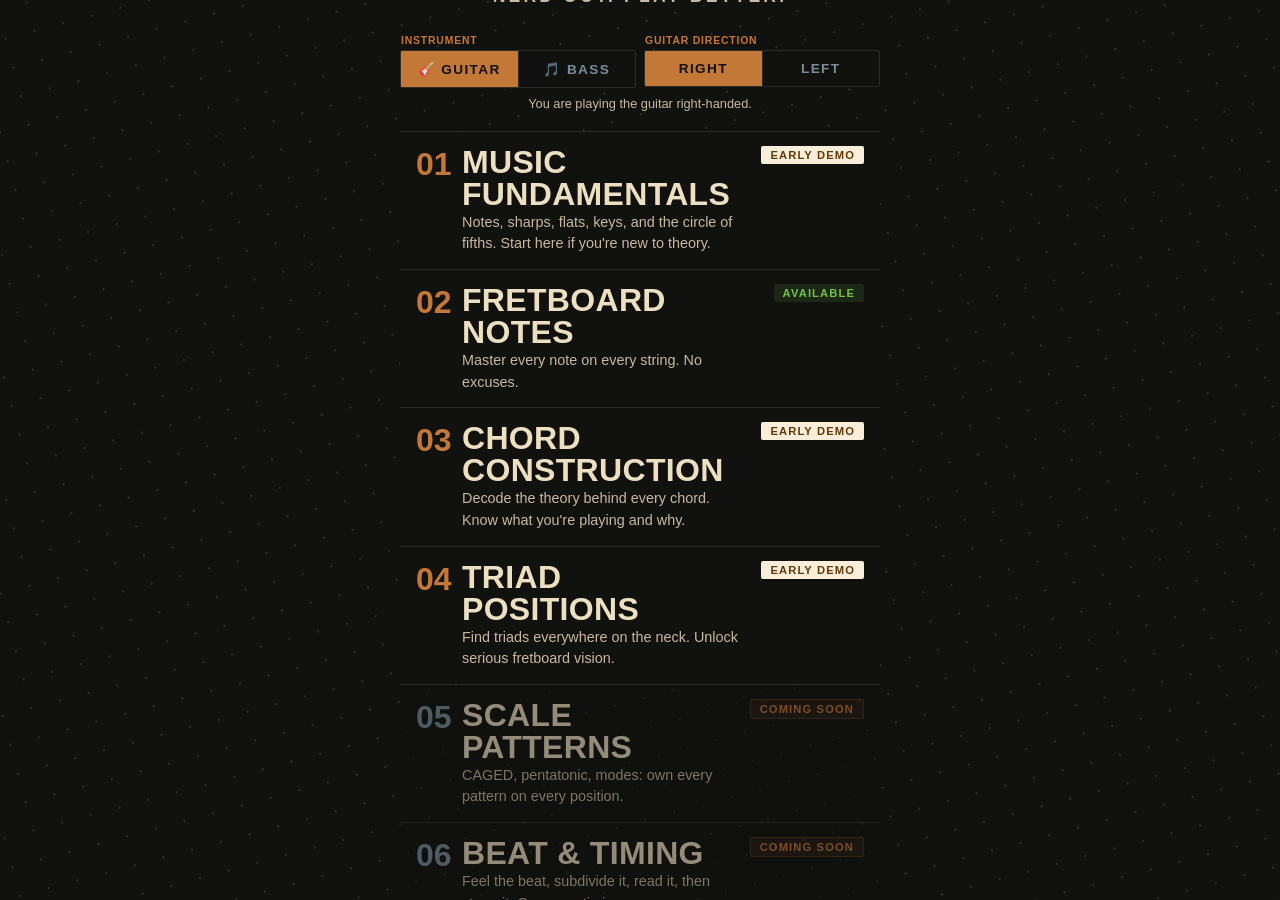
==== commit 3578a4cb: "Fundamentals fixes and full app adjustments to remove misc dashes" ====
--- a/index.html
+++ b/index.html
@@ -8,7 +8,7 @@
 <head>
   <meta charset="UTF-8">
   <meta name="viewport" content="width=device-width, initial-scale=1.0, viewport-fit=cover">
-  <meta http-equiv="Content-Security-Policy" content="default-src 'self'; script-src 'self' 'unsafe-inline'; style-src 'self' 'unsafe-inline' https://fonts.googleapis.com; font-src https://fonts.gstatic.com; img-src 'self' data:;">
+  <meta http-equiv="Content-Security-Policy" content="default-src 'self'; script-src 'self' 'unsafe-inline'; style-src 'self' 'unsafe-inline' https://fonts.googleapis.com; font-src https://fonts.gstatic.com; img-src 'self' data:; connect-src 'self' https://us.i.posthog.com;">
   <link rel="preconnect" href="https://fonts.googleapis.com">
   <link rel="preconnect" href="https://fonts.gstatic.com" crossorigin>
   <link href="https://fonts.googleapis.com/css2?family=Barlow+Condensed:wght@600;700;800&display=swap" rel="stylesheet">
@@ -24,11 +24,25 @@
   <div class="home-title"><span class="fret-word">Fret</span><span class="nerd-word">Nerd</span></div>
   <div class="home-tagline">Nerd out. Play better.</div>
 
-  <!-- instrument toggle -->
-  <div class="inst-toggle" style="margin-bottom:20px;">
-    <button id="inst-guitar" class="inst-btn active" onclick="selectInstrument('guitar')">🎸 Guitar</button>
-    <button id="inst-bass"   class="inst-btn"        onclick="selectInstrument('bass')">🎵 Bass</button>
-  </div>
+  <!-- instrument + handedness toggles -->
+  <div class="toggle-row">
+    <div class="toggle-group">
+      <div class="toggle-label">Instrument</div>
+      <div class="inst-toggle">
+        <button id="inst-guitar" class="inst-btn active" onclick="selectInstrument('guitar')">🎸 Guitar</button>
+        <button id="inst-bass"   class="inst-btn"        onclick="selectInstrument('bass')">🎵 Bass</button>
+      </div>
+    </div>
+    <div class="toggle-group">
+      <div class="toggle-label">Guitar Direction</div>
+      <div class="inst-toggle">
+        <button id="hand-right" class="inst-btn active" onclick="selectHandedness('right')">Right</button>
+        <button id="hand-left"  class="inst-btn"        onclick="selectHandedness('left')">Left</button>
+      </div>
+    </div>
+  </div>
+
+  <div id="setup-confirm" class="setup-confirm"></div>
 
   <div class="module-grid">
 
@@ -72,19 +86,19 @@
       <div class="module-icon">05</div>
       <div class="module-info">
         <div class="module-name">Scale Patterns</div>
-        <div class="module-desc">CAGED, pentatonic, modes — own every pattern on every position.</div>
+        <div class="module-desc">CAGED, pentatonic, modes: own every pattern on every position.</div>
       </div>
       <div class="module-badge badge-soon">Coming soon</div>
     </div>
 
-    <button class="module-card available" onclick="launchModule('beat')">
+    <div class="module-card coming-soon">
       <div class="module-icon">06</div>
       <div class="module-info">
         <div class="module-name">Beat &amp; Timing</div>
         <div class="module-desc">Feel the beat, subdivide it, read it, then strum it. Own your timing.</div>
       </div>
-      <div class="module-badge badge-demo">Early Demo</div>
-    </button>
+      <div class="module-badge badge-soon">Coming soon</div>
+    </div>
 
   </div>
 
@@ -152,7 +166,7 @@
     <div class="pill"><b id="s-asked">0</b> asked</div>
     <div id="stats-practice-pills">
       <span class="stats-divider"></span>
-      <div class="pill"><b id="s-acc">—</b> acc</div>
+      <div class="pill"><b id="s-acc">-</b> acc</div>
       <div class="pill"><b id="s-streak">0</b> streak</div>
     </div>
     <div class="pill" id="mastered-pill"><b id="s-mastered">0</b>/126</div>
@@ -178,7 +192,7 @@
   <!-- study content (shown when Study tab active) -->
   <div id="study-content" style="display:none;flex:1;flex-direction:column;gap:var(--gap);min-height:0;">
     <div id="study-fb-outer" style="flex-shrink:0;">
-      <canvas id="study-canvas"></canvas>
+      <div id="study-board" class="fb-board"></div>
     </div>
     <div id="study-legend" style="flex-shrink:0;display:flex;align-items:center;gap:16px;flex-wrap:wrap;font-size:12px;color:var(--text2);background:var(--surface);border:1px solid var(--border);border-radius:8px;padding:8px 12px;"></div>
     <button id="study-start-btn" onclick="switchTab('practice');startPracticeSession();"
@@ -191,7 +205,7 @@
   <div id="practice-content" style="display:flex;flex:1;flex-direction:column;gap:var(--gap);min-height:0;">
     <div id="prompt-row">
       <div id="prompt-left">
-        <div id="prompt-text">—</div>
+        <div id="prompt-text">-</div>
         <div id="prompt-sub"></div>
       </div>
       <div class="badge" id="diff-badge"></div>
@@ -201,7 +215,7 @@
       </div>
     </div>
     <div id="fb-outer">
-      <canvas id="fb-canvas"></canvas>
+      <div id="fb-board" class="fb-board"></div>
       <div id="pause-cover">
         <div style="font-size:18px;font-weight:600;color:var(--text3);">Paused</div>
         <button onclick="togglePause()" style="margin-top:8px;padding:10px 24px;font-size:14px;font-weight:600;background:var(--teal);color:#fff;border:none;border-radius:8px;cursor:pointer;font-family:var(--font);display:flex;align-items:center;gap:8px;">
@@ -282,15 +296,15 @@
     <div class="sec-lbl" id="exp-lbl">Experience level</div>
     <div class="exp-card" id="mc-beginner"     onclick="selectExp('beginner')">
       <div class="exp-card-title">Beginner</div>
-      <div class="exp-card-desc">Confident &lt;10s · Slow 10–20s · 3 to master</div>
+      <div class="exp-card-desc">Confident &lt;10s · Slow 10-20s · 3 to master</div>
     </div>
     <div class="exp-card" id="mc-intermediate" onclick="selectExp('intermediate')">
       <div class="exp-card-title">Intermediate</div>
-      <div class="exp-card-desc">Confident &lt;5s · Slow 5–12s · 4 to master</div>
+      <div class="exp-card-desc">Confident &lt;5s · Slow 5-12s · 4 to master</div>
     </div>
     <div class="exp-card" id="mc-expert"       onclick="selectExp('expert')">
       <div class="exp-card-title">Expert</div>
-      <div class="exp-card-desc">Confident &lt;3s · Slow 3–6s · 5 to master</div>
+      <div class="exp-card-desc">Confident &lt;3s · Slow 3-6s · 5 to master</div>
     </div>
 
     <div class="panel-actions action-row">
@@ -313,9 +327,9 @@
     </div>
     <div class="sp-stats">
       <div class="sp-stat"><div class="sp-stat-val" id="sv-asked">0</div><div class="sp-stat-lbl">asked</div></div>
-      <div class="sp-stat"><div class="sp-stat-val" id="sv-acc">—</div><div class="sp-stat-lbl">accuracy</div></div>
+      <div class="sp-stat"><div class="sp-stat-val" id="sv-acc">-</div><div class="sp-stat-lbl">accuracy</div></div>
       <div class="sp-stat"><div class="sp-stat-val" id="sv-mastered">0</div><div class="sp-stat-lbl">mastered</div></div>
-      <div class="sp-stat"><div class="sp-stat-val" id="sv-avg">—</div><div class="sp-stat-lbl">avg time</div></div>
+      <div class="sp-stat"><div class="sp-stat-val" id="sv-avg">-</div><div class="sp-stat-lbl">avg time</div></div>
     </div>
     <div class="sec-lbl">Knowledge map</div>
     <canvas id="hm2-canvas" style="display:block;width:100%;border-radius:6px;" height="90"></canvas>
@@ -346,15 +360,16 @@
     <div style="font-size:22px;font-weight:700;margin-bottom:0.4rem;color:var(--text);" id="complete-title">Done!</div>
     <div style="font-size:14px;color:var(--text2);margin-bottom:1.5rem;" id="complete-sub"></div>
     <div class="sp-stats" style="grid-template-columns:repeat(3,1fr);">
-      <div class="sp-stat"><div class="sp-stat-val" id="co-asked">—</div><div class="sp-stat-lbl">asked</div></div>
-      <div class="sp-stat"><div class="sp-stat-val" id="co-acc">—</div><div class="sp-stat-lbl">accuracy</div></div>
-      <div class="sp-stat"><div class="sp-stat-val" id="co-avg">—</div><div class="sp-stat-lbl">avg time</div></div>
+      <div class="sp-stat"><div class="sp-stat-val" id="co-asked">-</div><div class="sp-stat-lbl">asked</div></div>
+      <div class="sp-stat"><div class="sp-stat-val" id="co-acc">-</div><div class="sp-stat-lbl">accuracy</div></div>
+      <div class="sp-stat"><div class="sp-stat-val" id="co-avg">-</div><div class="sp-stat-lbl">avg time</div></div>
     </div>
     <div id="complete-actions"></div>
   </div>
 </div>
 
 <script src="js/core-app.js"></script>
+<script src="js/fretboard-renderer.js"></script>
 <script src="js/fundamentals-data.js"></script>
 <script src="js/fundamentals-engine.js"></script>
 <script src="js/fundamentals-shell.js"></script>
--- a/css/app.css
+++ b/css/app.css
@@ -34,6 +34,30 @@
       --gap:      8px;
       --pad:      10px 14px;
       --font:     -apple-system, BlinkMacSystemFont, 'Segoe UI', sans-serif;
+
+      /* fretboard renderer — always dark board (2.1a), swappable dot colors (3.1 open) */
+      --fb-board:      #111110;
+      --fb-fret:       #6B5C39;
+      --fb-string:     #7A8E9A;
+      --fb-marker:     #E6D9B8;
+      --fb-nut-fill:   #EEE3C8;
+      --fb-nut-stroke: #B8A47A;
+      --fb-label:      #999999;
+      --fb-dot-unanswered: var(--teal);
+      --fb-dot-correct:    var(--teal);
+      --fb-dot-wrong:       var(--red);
+      --fb-dot-wrong-badge: #791F1F;
+      --fb-dot-natural:    #1D9E75;
+      --fb-dot-accidental: #6C5CE7;
+      --fb-dot-text:       #ffffff;
+
+      /* Triad Positions — role-colored dots, ported unchanged from the old
+         TRIAD_COLOR_ROOT/THIRD/FIFTH canvas constants */
+      --fb-dot-triad-root:    #1D9E75;
+      --fb-dot-triad-third:   #6C5CE7;
+      --fb-dot-triad-fifth:   #BA7517;
+      --fb-dot-triad-neutral: #666666;
+      --fb-dot-triad-wrong:   #e53e3e;
     }
     @media (prefers-color-scheme: dark) {
       :root {
@@ -435,7 +459,7 @@
     }
     .fq-construct-slot.root-slot { border-color: var(--teal); }
     .fq-construct-slot.filled { border-style: solid; color: var(--text); cursor: pointer; }
-    .fq-construct-slot.filled.root-slot { background: var(--teal); color: #fff; border-color: var(--teal); }
+    .fq-construct-slot.filled.root-slot { background: var(--teal); color: #fff; border-color: var(--teal); cursor: default; }
     .fq-construct-slot.right { background: var(--teal-lt); border-color: var(--teal); color: var(--teal-txt); }
     .fq-construct-slot.wrong { background: var(--red-lt); border-color: var(--red); color: var(--red-txt); }
     .fq-construct-correction {
@@ -499,10 +523,9 @@
     .fund-predict-options { display: grid; grid-template-columns: 1fr 1fr; gap: 8px; margin-bottom: 8px; }
     .fund-predict-option {
       padding: 14px 8px; border-radius: 8px; background: var(--bg); border: 1px solid var(--border);
-      color: var(--text); font-size: 15px; font-weight: 700; cursor: pointer; font-family: var(--font);
-      -webkit-appearance: none;
-    }
-    .fund-predict-option.long-text { font-size: 12px; }
+      color: var(--text); font-size: 13px; font-weight: 700; cursor: pointer; font-family: var(--font);
+      -webkit-appearance: none; line-height: 1.3;
+    }
     .fund-predict-option:disabled { cursor: default; }
     .fund-predict-option.correct-tap { background: var(--teal-lt); border-color: var(--teal); color: var(--teal-txt); }
     .fund-predict-option.wrong-tap { background: var(--red-lt); border-color: var(--red); color: var(--red-txt); }
@@ -607,7 +630,7 @@
       overflow: hidden; position: relative;
       flex: 1; min-height: 80px;
     }
-    #fb-canvas { display: block; max-width: 100%; }
+    .fb-board svg { display: block; width: 100%; height: auto; }
     #pause-cover {
       display: none; position: absolute; top: 0; left: 0; right: 0; bottom: 0;
       background: var(--surface); border-radius: var(--radius);
@@ -700,7 +723,6 @@
       background: var(--surface); border: 1px solid var(--border);
       border-radius: var(--radius); padding: 6px 4px; overflow: hidden;
     }
-    #study-canvas { display: block; max-width: 100%; }
     #study-legend {
       flex-shrink: 0; display: flex; gap: 16px; flex-wrap: wrap;
       font-size: 12px; color: var(--text2);
@@ -813,11 +835,25 @@
       color: var(--hs-inlay2); margin-bottom: 28px;
     }
 
-    /* Instrument toggle */
+    /* Instrument + handedness toggles, side by side on one line */
+    .toggle-row {
+      display: flex; gap: 8px; width: 100%; max-width: 480px;
+      margin-bottom: 8px; flex-shrink: 0;
+    }
+    .toggle-group { flex: 1; min-width: 0; display: flex; flex-direction: column; gap: 4px; }
+    .toggle-label {
+      font-size: 0.65rem; font-weight: 700; letter-spacing: 0.08em; text-transform: uppercase;
+      font-family: 'Barlow Condensed', -apple-system, sans-serif;
+      color: var(--hs-copper); padding-left: 1px;
+    }
+    .setup-confirm {
+      width: 100%; max-width: 480px; text-align: center;
+      font-size: 0.8rem; color: var(--hs-inlay2);
+      margin-bottom: 20px; flex-shrink: 0;
+    }
     .inst-toggle {
-      display: flex; width: 100%; max-width: 480px;
+      display: flex; overflow: hidden;
       border: 1px solid var(--hs-fret); border-radius: 2px;
-      overflow: hidden; margin-bottom: 0; flex-shrink: 0;
       background: var(--hs-ebony); /* screen — hides dots behind toggle */
     }
     .inst-btn {
